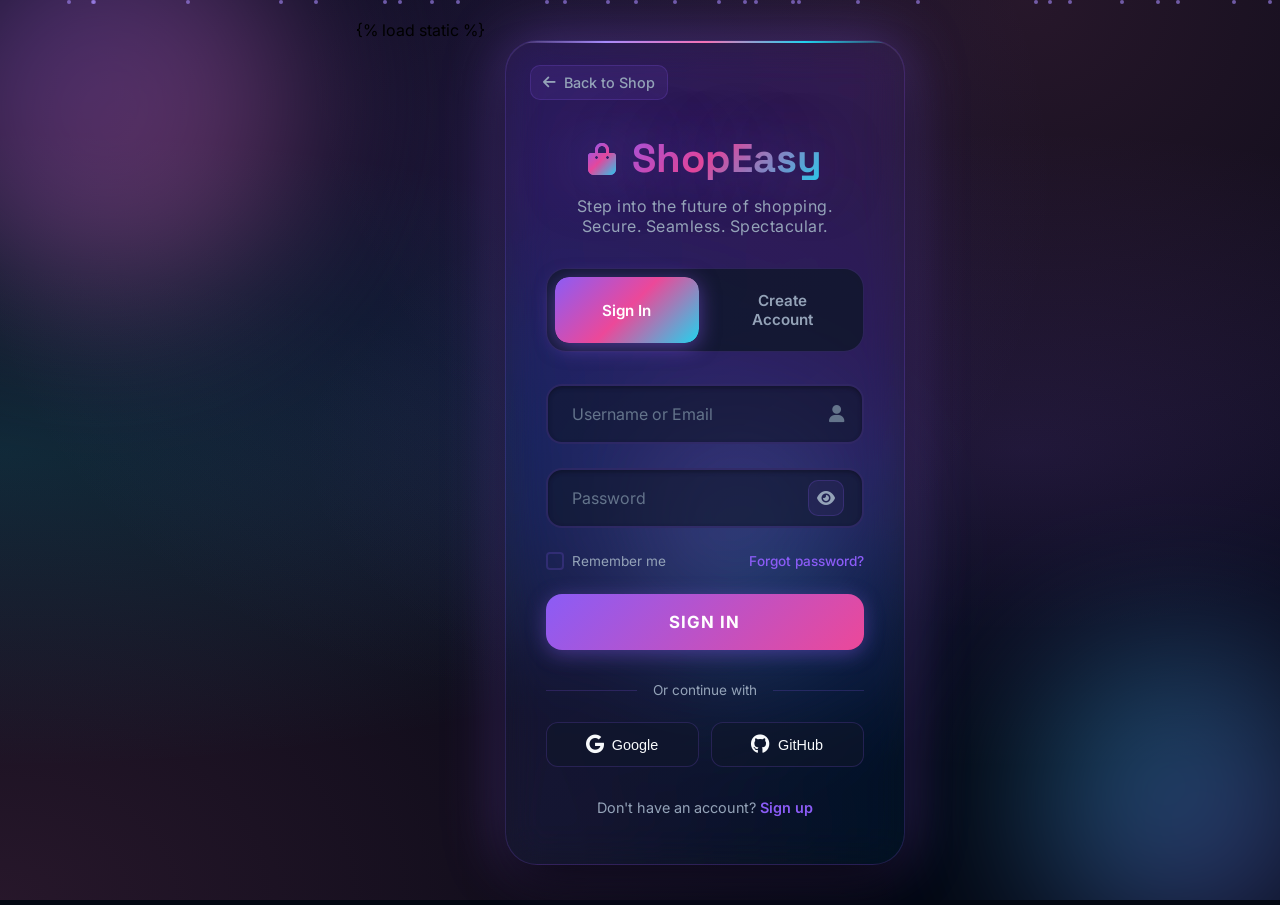
==== shop/templates/auth.html @ cd282fbe "change the theme of the website" ====
{% load static %}
<!DOCTYPE html>
<html lang="en" data-theme="dark">
<head>
  <meta charset="UTF-8">
  <meta name="viewport" content="width=device-width, initial-scale=1.0">
  <title>ShopEasy - Sign In</title>
  <link href="https://fonts.googleapis.com/css2?family=Inter:wght@300;400;500;600;700&family=Space+Grotesk:wght@500;600;700&display=swap" rel="stylesheet">
  <link rel="stylesheet" href="https://cdnjs.cloudflare.com/ajax/libs/font-awesome/6.4.0/css/all.min.css">
  <style>
    :root {
      /* New Bravo Color Scheme */
      --primary: #8b5cf6;
      --primary-light: #a78bfa;
      --primary-dark: #7c3aed;
      --secondary: #f472b6;
      --accent: #22d3ee;
      --success: #34d399;
      --warning: #fbbf24;
      --error: #f87171;
      
      /* Dark Theme with Depth */
      --bg-primary: #030712;
      --bg-secondary: #0f172a;
      --bg-card: rgba(15, 23, 42, 0.6);
      --bg-glass: rgba(255, 255, 255, 0.03);
      
      /* Text Colors */
      --text-primary: #f8fafc;
      --text-secondary: #94a3b8;
      --text-muted: #64748b;
      
      /* Effects */
      --border: rgba(139, 92, 246, 0.2);
      --border-glow: rgba(139, 92, 246, 0.5);
      --shadow: 0 25px 50px -12px rgba(0, 0, 0, 0.8);
      --glow-primary: 0 0 60px rgba(139, 92, 246, 0.4);
      --glow-secondary: 0 0 40px rgba(244, 114, 182, 0.3);
      
      /* Gradients */
      --gradient-mesh: linear-gradient(135deg, #8b5cf6 0%, #ec4899 50%, #22d3ee 100%);
      --gradient-card: linear-gradient(145deg, rgba(139, 92, 246, 0.1) 0%, rgba(34, 211, 238, 0.05) 100%);
    }

    * {
      margin: 0;
      padding: 0;
      box-sizing: border-box;
    }

    body {
      font-family: 'Inter', sans-serif;
      background: var(--bg-primary);
      min-height: 100vh;
      display: flex;
      align-items: flex-start;
      justify-content: center;
      overflow-x: hidden;
      overflow-y: auto;
      position: relative;
      padding: 20px 0;
    }

    /* Animated Mesh Gradient Background */
    .bg-animation {
      position: fixed;
      inset: 0;
      z-index: -1;
      overflow: hidden;
      background: var(--bg-primary);
    }

    .mesh-gradient {
      position: absolute;
      inset: 0;
      background: 
        radial-gradient(at 40% 20%, rgba(139, 92, 246, 0.15) 0px, transparent 50%),
        radial-gradient(at 80% 0%, rgba(244, 114, 182, 0.15) 0px, transparent 50%),
        radial-gradient(at 0% 50%, rgba(34, 211, 238, 0.15) 0px, transparent 50%),
        radial-gradient(at 80% 50%, rgba(139, 92, 246, 0.15) 0px, transparent 50%),
        radial-gradient(at 0% 100%, rgba(244, 114, 182, 0.15) 0px, transparent 50%);
      animation: meshMove 20s ease infinite;
    }

    @keyframes meshMove {
      0%, 100% { 
        transform: translate(0, 0) scale(1); 
        filter: hue-rotate(0deg);
      }
      33% { 
        transform: translate(30px, -30px) scale(1.1); 
        filter: hue-rotate(30deg);
      }
      66% { 
        transform: translate(-20px, 20px) scale(0.9); 
        filter: hue-rotate(-20deg);
      }
    }

    /* Floating Orbs */
    .orb {
      position: absolute;
      border-radius: 50%;
      filter: blur(80px);
      opacity: 0.4;
      animation: orbFloat 15s ease-in-out infinite;
    }

    .orb-1 {
      width: 400px;
      height: 400px;
      background: linear-gradient(135deg, var(--primary), var(--secondary));
      top: -100px;
      left: -100px;
      animation-delay: 0s;
    }

    .orb-2 {
      width: 300px;
      height: 300px;
      background: linear-gradient(135deg, var(--accent), var(--primary));
      bottom: -50px;
      right: -50px;
      animation-delay: -5s;
    }

    .orb-3 {
      width: 200px;
      height: 200px;
      background: linear-gradient(135deg, var(--secondary), var(--accent));
      top: 50%;
      left: 50%;
      animation-delay: -10s;
    }

    @keyframes orbFloat {
      0%, 100% { transform: translate(0, 0) rotate(0deg); }
      25% { transform: translate(50px, -50px) rotate(90deg); }
      50% { transform: translate(0, 50px) rotate(180deg); }
      75% { transform: translate(-50px, -25px) rotate(270deg); }
    }

    /* Particle Effect */
    .particles {
      position: absolute;
      inset: 0;
      overflow: hidden;
      pointer-events: none;
    }

    .particle {
      position: absolute;
      width: 4px;
      height: 4px;
      background: var(--primary-light);
      border-radius: 50%;
      opacity: 0.6;
      animation: particleFloat 10s linear infinite;
    }

    @keyframes particleFloat {
      0% { 
        transform: translateY(100vh) translateX(0); 
        opacity: 0;
      }
      10% { opacity: 0.6; }
      90% { opacity: 0.6; }
      100% { 
        transform: translateY(-100vh) translateX(100px); 
        opacity: 0;
      }
    }

    /* Bravo Glass Card */
    .auth-container {
      width: 100%;
      max-width: 440px;
      padding: 20px;
      perspective: 1000px;
    }

    .auth-card {
      background: var(--gradient-card);
      backdrop-filter: blur(20px) saturate(180%);
      border: 1px solid var(--border);
      border-radius: 32px;
      padding: 48px 40px;
      box-shadow: 
        var(--shadow),
        var(--glow-primary),
        inset 0 1px 0 rgba(255, 255, 255, 0.1);
      position: relative;
      overflow: visible;
      transform-style: preserve-3d;
      transition: transform 0.6s ease;
      max-height: calc(100vh - 40px);
      overflow-y: auto;
      scrollbar-width: thin;
      scrollbar-color: var(--primary) var(--bg-secondary);
    }

    .auth-card::-webkit-scrollbar {
      width: 6px;
    }

    .auth-card::-webkit-scrollbar-track {
      background: var(--bg-secondary);
      border-radius: 3px;
    }

    .auth-card::-webkit-scrollbar-thumb {
      background: var(--primary);
      border-radius: 3px;
    }

    .auth-card:hover {
      transform: translateY(-5px) rotateX(2deg);
    }

    .auth-card::before {
      content: '';
      position: absolute;
      top: 0;
      left: -100%;
      width: 100%;
      height: 100%;
      background: linear-gradient(
        90deg,
        transparent,
        rgba(255, 255, 255, 0.1),
        transparent
      );
      transition: left 0.7s ease;
    }

    .auth-card:hover::before {
      left: 100%;
    }

    .auth-card::after {
      content: '';
      position: absolute;
      top: 0;
      left: 0;
      right: 0;
      height: 2px;
      background: linear-gradient(90deg, 
        transparent, 
        var(--primary-light), 
        var(--secondary), 
        var(--accent), 
        transparent
      );
      animation: shimmer 3s ease infinite;
    }

    @keyframes shimmer {
      0%, 100% { opacity: 0.5; }
      50% { opacity: 1; }
    }

    /* Back Button */
    .back-btn {
      position: absolute;
      top: 24px;
      left: 24px;
      display: flex;
      align-items: center;
      gap: 8px;
      color: var(--text-secondary);
      text-decoration: none;
      font-size: 0.9rem;
      font-weight: 500;
      padding: 8px 12px;
      border-radius: 10px;
      transition: all 0.3s ease;
      background: rgba(139, 92, 246, 0.1);
      border: 1px solid var(--border);
      z-index: 10;
    }

    .back-btn:hover {
      background: var(--gradient-mesh);
      background-size: 200% 200%;
      color: white;
      border-color: transparent;
      transform: translateX(-3px);
      animation: gradientShift 3s ease infinite;
    }

    .auth-header {
      position: relative;
      text-align: center;
      margin-bottom: 32px;
      padding-top: 44px;
    }

    .logo {
      font-family: 'Space Grotesk', sans-serif;
      font-size: 2.5rem;
      font-weight: 700;
      background: var(--gradient-mesh);
      -webkit-background-clip: text;
      -webkit-text-fill-color: transparent;
      background-clip: text;
      margin-bottom: 12px;
      display: inline-flex;
      align-items: center;
      gap: 16px;
      animation: logoPulse 3s ease-in-out infinite;
      text-shadow: 0 0 60px rgba(139, 92, 246, 0.5);
    }

    @keyframes logoPulse {
      0%, 100% { filter: brightness(1); }
      50% { filter: brightness(1.2); }
    }

    .logo i {
      font-size: 2rem;
      background: var(--gradient-mesh);
      -webkit-background-clip: text;
      -webkit-text-fill-color: transparent;
      background-clip: text;
      animation: iconRotate 10s linear infinite;
    }

    @keyframes iconRotate {
      0% { transform: rotate(0deg); }
      100% { transform: rotate(360deg); }
    }

    .auth-subtitle {
      color: var(--text-secondary);
      font-size: 1rem;
      font-weight: 400;
      letter-spacing: 0.5px;
    }

    /* Premium Tab Navigation */
    .auth-tabs {
      display: flex;
      gap: 12px;
      margin-bottom: 32px;
      background: rgba(15, 23, 42, 0.8);
      padding: 8px;
      border-radius: 20px;
      border: 1px solid var(--border);
      position: relative;
    }

    .auth-tab {
      flex: 1;
      padding: 14px 24px;
      border: none;
      background: transparent;
      color: var(--text-secondary);
      font-family: 'Inter', sans-serif;
      font-size: 0.95rem;
      font-weight: 600;
      border-radius: 14px;
      cursor: pointer;
      transition: all 0.4s cubic-bezier(0.4, 0, 0.2, 1);
      position: relative;
      overflow: hidden;
      z-index: 1;
    }

    .auth-tab::before {
      content: '';
      position: absolute;
      inset: 0;
      background: var(--gradient-mesh);
      opacity: 0;
      transition: opacity 0.4s ease;
      z-index: -1;
      border-radius: 14px;
    }

    .auth-tab.active {
      color: white;
      box-shadow: 0 4px 20px rgba(139, 92, 246, 0.5);
    }

    .auth-tab.active::before {
      opacity: 1;
    }

    .auth-tab:hover:not(.active) {
      color: var(--text-primary);
      background: rgba(139, 92, 246, 0.1);
    }

    /* Forms */
    .auth-form {
      display: none;
    }

    .auth-form.active {
      display: block;
      animation: fadeIn 0.4s ease;
    }

    @keyframes fadeIn {
      from { opacity: 0; transform: translateY(10px); }
      to { opacity: 1; transform: translateY(0); }
    }

    /* Premium Input Groups */
    .input-group {
      margin-bottom: 24px;
      position: relative;
    }

    .input-field {
      width: 100%;
      padding: 18px 50px 18px 20px;
      background: rgba(15, 23, 42, 0.6);
      border: 2px solid var(--border);
      border-radius: 16px;
      color: var(--text-primary);
      font-size: 1rem;
      font-family: 'Inter', sans-serif;
      transition: all 0.3s cubic-bezier(0.4, 0, 0.2, 1);
      box-shadow: inset 0 2px 4px rgba(0, 0, 0, 0.3);
    }

    .input-field:focus {
      outline: none;
      border-color: var(--primary-light);
      box-shadow: 
        0 0 0 4px rgba(139, 92, 246, 0.1),
        0 0 20px rgba(139, 92, 246, 0.2),
        inset 0 2px 4px rgba(0, 0, 0, 0.3);
      background: rgba(15, 23, 42, 0.8);
    }

    .input-field.error {
      border-color: var(--error);
      animation: shake 0.5s ease;
      box-shadow: 0 0 0 4px rgba(248, 113, 113, 0.1);
    }

    .input-field.success {
      border-color: var(--success);
      box-shadow: 0 0 0 4px rgba(52, 211, 153, 0.1);
    }

    @keyframes shake {
      0%, 100% { transform: translateX(0); }
      20% { transform: translateX(-8px); }
      40% { transform: translateX(8px); }
      60% { transform: translateX(-4px); }
      80% { transform: translateX(4px); }
    }

    /* Floating Label */
    .input-label {
      position: absolute;
      left: 20px;
      top: 50%;
      transform: translateY(-50%);
      color: var(--text-muted);
      font-size: 1rem;
      pointer-events: none;
      transition: all 0.3s cubic-bezier(0.4, 0, 0.2, 1);
      background: transparent;
      padding: 0 6px;
      border-radius: 4px;
    }

    .input-field:focus ~ .input-label,
    .input-field:not(:placeholder-shown) ~ .input-label {
      top: 0;
      font-size: 0.8rem;
      color: var(--primary-light);
      background: var(--bg-secondary);
      font-weight: 500;
    }

    .input-field.error ~ .input-label {
      color: var(--error);
    }

    /* Input Icons */
    .input-icon {
      position: absolute;
      right: 20px;
      top: 50%;
      transform: translateY(-50%);
      color: var(--text-muted);
      font-size: 1.1rem;
      transition: all 0.3s ease;
    }

    .input-field:focus ~ .input-icon {
      color: var(--primary-light);
      transform: translateY(-50%) scale(1.1);
    }

    /* Password Toggle */
    .password-toggle {
      position: absolute;
      right: 20px;
      top: 50%;
      transform: translateY(-50%);
      background: rgba(139, 92, 246, 0.1);
      border: 1px solid var(--border);
      color: var(--text-secondary);
      cursor: pointer;
      font-size: 1rem;
      padding: 8px;
      border-radius: 10px;
      transition: all 0.3s ease;
      display: flex;
      align-items: center;
      justify-content: center;
      width: 36px;
      height: 36px;
    }

    .password-toggle:hover {
      background: var(--primary);
      border-color: var(--primary);
      color: white;
      box-shadow: 0 0 15px rgba(139, 92, 246, 0.4);
    }

    /* Password Strength */
    .password-strength {
      margin-top: 8px;
      display: none;
    }

    .password-strength.visible {
      display: block;
    }

    .strength-bar {
      height: 4px;
      background: var(--border);
      border-radius: 2px;
      overflow: hidden;
      margin-bottom: 6px;
    }

    .strength-fill {
      height: 100%;
      width: 0;
      transition: all 0.3s ease;
      border-radius: 2px;
    }

    .strength-text {
      font-size: 0.75rem;
      color: var(--text-secondary);
    }

    /* Error Messages */
    .error-message {
      display: none;
      align-items: center;
      gap: 6px;
      margin-top: 6px;
      font-size: 0.8rem;
      color: var(--error);
    }

    .error-message.visible {
      display: flex;
      animation: slideIn 0.3s ease;
    }

    @keyframes slideIn {
      from { opacity: 0; transform: translateX(-10px); }
      to { opacity: 1; transform: translateX(0); }
    }

    /* Remember Me & Forgot Password */
    .form-options {
      display: flex;
      justify-content: space-between;
      align-items: center;
      margin-bottom: 24px;
      font-size: 0.85rem;
    }

    .remember-me {
      display: flex;
      align-items: center;
      gap: 8px;
      color: var(--text-secondary);
      cursor: pointer;
    }

    .remember-me input {
      display: none;
    }

    .checkbox-custom {
      width: 18px;
      height: 18px;
      border: 2px solid var(--border);
      border-radius: 4px;
      display: flex;
      align-items: center;
      justify-content: center;
      transition: all 0.3s ease;
    }

    .remember-me input:checked ~ .checkbox-custom {
      background: var(--primary);
      border-color: var(--primary);
    }

    .checkbox-custom i {
      color: white;
      font-size: 0.7rem;
      opacity: 0;
      transition: all 0.3s ease;
    }

    .remember-me input:checked ~ .checkbox-custom i {
      opacity: 1;
    }

    .forgot-password {
      color: var(--primary);
      text-decoration: none;
      font-weight: 500;
      transition: all 0.3s ease;
    }

    .forgot-password:hover {
      color: var(--secondary);
      text-decoration: underline;
    }

    /* Bravo Submit Button */
    .submit-btn {
      width: 100%;
      padding: 18px;
      background: var(--gradient-mesh);
      background-size: 200% 200%;
      border: none;
      border-radius: 16px;
      color: white;
      font-family: 'Inter', sans-serif;
      font-size: 1.05rem;
      font-weight: 700;
      cursor: pointer;
      transition: all 0.4s cubic-bezier(0.4, 0, 0.2, 1);
      position: relative;
      overflow: hidden;
      text-transform: uppercase;
      letter-spacing: 1px;
      box-shadow: 0 4px 20px rgba(139, 92, 246, 0.4);
      animation: gradientShift 3s ease infinite;
    }

    @keyframes gradientShift {
      0%, 100% { background-position: 0% 50%; }
      50% { background-position: 100% 50%; }
    }

    .submit-btn::before {
      content: '';
      position: absolute;
      top: 0;
      left: -100%;
      width: 100%;
      height: 100%;
      background: linear-gradient(
        90deg,
        transparent,
        rgba(255, 255, 255, 0.3),
        transparent
      );
      transition: left 0.6s ease;
    }

    .submit-btn:hover::before {
      left: 100%;
    }

    .submit-btn:hover {
      transform: translateY(-3px) scale(1.02);
      box-shadow: 
        0 10px 40px rgba(139, 92, 246, 0.6),
        0 0 60px rgba(244, 114, 182, 0.3);
    }

    .submit-btn:active {
      transform: translateY(-1px) scale(0.98);
    }

    .submit-btn:disabled {
      opacity: 0.7;
      cursor: not-allowed;
      transform: none;
      animation: none;
    }

    /* Loading Spinner */
    .btn-loader {
      display: none;
      width: 20px;
      height: 20px;
      border: 2px solid rgba(255,255,255,0.3);
      border-top-color: white;
      border-radius: 50%;
      animation: spin 0.8s linear infinite;
      margin: 0 auto;
    }

    .submit-btn.loading .btn-text {
      display: none;
    }

    .submit-btn.loading .btn-loader {
      display: block;
    }

    @keyframes spin {
      to { transform: rotate(360deg); }
    }

    /* Social Login */
    .social-login {
      margin-top: 32px;
      text-align: center;
    }

    .divider {
      display: flex;
      align-items: center;
      gap: 16px;
      margin-bottom: 24px;
      color: var(--text-secondary);
      font-size: 0.85rem;
    }

    .divider::before,
    .divider::after {
      content: '';
      flex: 1;
      height: 1px;
      background: var(--border);
    }

    .social-buttons {
      display: flex;
      gap: 12px;
      justify-content: center;
    }

    .social-btn {
      flex: 1;
      padding: 12px;
      background: rgba(15, 23, 42, 0.6);
      border: 1px solid var(--border);
      border-radius: 12px;
      color: var(--text-primary);
      font-size: 1.2rem;
      cursor: pointer;
      transition: all 0.3s ease;
      display: flex;
      align-items: center;
      justify-content: center;
      gap: 8px;
    }

    .social-btn:hover {
      background: rgba(99, 102, 241, 0.1);
      border-color: var(--primary);
      transform: translateY(-2px);
    }

    .social-btn span {
      font-size: 0.9rem;
      font-weight: 500;
    }

    /* Footer */
    .auth-footer {
      margin-top: 32px;
      text-align: center;
      color: var(--text-secondary);
      font-size: 0.9rem;
    }

    .auth-footer a {
      color: var(--primary);
      text-decoration: none;
      font-weight: 600;
      transition: all 0.3s ease;
    }

    .auth-footer a:hover {
      color: var(--secondary);
      text-decoration: underline;
    }

    /* Toast Notifications */
    .toast-container {
      position: fixed;
      top: 24px;
      right: 24px;
      z-index: 1000;
    }

    .toast {
      background: var(--bg-card);
      backdrop-filter: blur(20px);
      border: 1px solid var(--border);
      border-radius: 12px;
      padding: 16px 24px;
      margin-bottom: 12px;
      display: flex;
      align-items: center;
      gap: 12px;
      color: var(--text-primary);
      box-shadow: var(--shadow);
      transform: translateX(400px);
      opacity: 0;
      transition: all 0.4s cubic-bezier(0.68, -0.55, 0.265, 1.55);
    }

    .toast.show {
      transform: translateX(0);
      opacity: 1;
    }

    .toast.success {
      border-left: 4px solid var(--success);
    }

    .toast.error {
      border-left: 4px solid var(--error);
    }

    .toast.warning {
      border-left: 4px solid var(--warning);
    }

    .toast-icon {
      font-size: 1.2rem;
    }

    .toast.success .toast-icon {
      color: var(--success);
    }

    .toast.error .toast-icon {
      color: var(--error);
    }

    .toast.warning .toast-icon {
      color: var(--warning);
    }

    /* 2FA Modal */
    .modal-overlay {
      position: fixed;
      inset: 0;
      background: rgba(0, 0, 0, 0.8);
      backdrop-filter: blur(5px);
      display: none;
      align-items: center;
      justify-content: center;
      z-index: 1000;
      opacity: 0;
      transition: opacity 0.3s ease;
    }

    .modal-overlay.active {
      display: flex;
      opacity: 1;
    }

    .modal-content {
      background: var(--bg-card);
      border: 1px solid var(--border);
      border-radius: 24px;
      padding: 40px;
      max-width: 400px;
      width: 90%;
      transform: scale(0.9);
      transition: transform 0.3s ease;
    }

    .modal-overlay.active .modal-content {
      transform: scale(1);
    }

    .otp-inputs {
      display: flex;
      gap: 12px;
      justify-content: center;
      margin: 24px 0;
    }

    .otp-input {
      width: 55px;
      height: 65px;
      text-align: center;
      font-size: 1.5rem;
      font-weight: 700;
      background: rgba(15, 23, 42, 0.8);
      border: 2px solid var(--border);
      border-radius: 16px;
      color: var(--text-primary);
      transition: all 0.3s cubic-bezier(0.4, 0, 0.2, 1);
      box-shadow: inset 0 2px 4px rgba(0, 0, 0, 0.3);
    }

    .otp-input:focus {
      outline: none;
      border-color: var(--primary-light);
      box-shadow: 
        0 0 0 4px rgba(139, 92, 246, 0.1),
        0 0 20px rgba(139, 92, 246, 0.3);
      background: rgba(15, 23, 42, 0.95);
      transform: scale(1.05);
    }

    /* Responsive */
    @media (max-width: 480px) {
      body {
        padding: 10px 0;
        align-items: flex-start;
      }

      .auth-container {
        padding: 10px;
        max-width: 100%;
      }

      .auth-card {
        padding: 28px 20px;
        max-height: calc(100vh - 20px);
        border-radius: 24px;
      }

      .auth-header {
        padding-top: 36px;
      }

      .back-btn {
        top: 12px;
        left: 12px;
        font-size: 0.8rem;
        padding: 6px 10px;
      }

      .auth-tabs {
        flex-direction: column;
      }

      .social-buttons {
        flex-direction: column;
      }

      .form-options {
        flex-direction: column;
        gap: 12px;
        align-items: flex-start;
      }
    }

    /* Accessibility */
    @media (prefers-reduced-motion: reduce) {
      *, *::before, *::after {
        animation-duration: 0.01ms !important;
        animation-iteration-count: 1 !important;
        transition-duration: 0.01ms !important;
      }
    }
  </style>
</head>
<body>
  <!-- Bravo Background Animation -->
  <div class="bg-animation">
    <div class="mesh-gradient"></div>
    <div class="orb orb-1"></div>
    <div class="orb orb-2"></div>
    <div class="orb orb-3"></div>
    <div class="particles" id="particles"></div>
  </div>

  <!-- Toast Container -->
  <div class="toast-container" id="toastContainer"></div>

  <!-- 2FA Modal -->
  <div class="modal-overlay" id="twoFactorModal">
    <div class="modal-content">
      <h3 style="text-align: center; margin-bottom: 8px; color: var(--text-primary);">
        <i class="fas fa-shield-alt" style="color: var(--primary); margin-right: 8px;"></i>
        Two-Factor Authentication
      </h3>
      <p style="text-align: center; color: var(--text-secondary); font-size: 0.9rem; margin-bottom: 24px;">
        Enter the 6-digit code sent to your email
      </p>
      <div class="otp-inputs">
        <input type="text" class="otp-input" maxlength="1" data-index="0">
        <input type="text" class="otp-input" maxlength="1" data-index="1">
        <input type="text" class="otp-input" maxlength="1" data-index="2">
        <input type="text" class="otp-input" maxlength="1" data-index="3">
        <input type="text" class="otp-input" maxlength="1" data-index="4">
        <input type="text" class="otp-input" maxlength="1" data-index="5">
      </div>
      <button class="submit-btn" id="verifyOtpBtn">
        <span class="btn-text">Verify Code</span>
        <div class="btn-loader"></div>
      </button>
      <p style="text-align: center; margin-top: 16px; font-size: 0.85rem;">
        <a href="#" style="color: var(--primary);" id="resendOtp">Resend Code</a>
      </p>
    </div>
  </div>

  <!-- Main Auth Container -->
  <div class="auth-container">
    <div class="auth-card">
      <!-- Back Button -->
      <a href="/shop/" class="back-btn">
        <i class="fas fa-arrow-left"></i> Back to Shop
      </a>

      <!-- Header -->
      <div class="auth-header">
        <div class="logo">
          <i class="fas fa-shopping-bag"></i>
          ShopEasy
        </div>
        <p class="auth-subtitle">Step into the future of shopping. Secure. Seamless. Spectacular.</p>
      </div>

      <!-- Tab Navigation -->
      <div class="auth-tabs">
        <button class="auth-tab active" data-tab="login">Sign In</button>
        <button class="auth-tab" data-tab="signup">Create Account</button>
      </div>

      <!-- Login Form -->
      <form class="auth-form active" id="loginForm" data-form="login">
        <div class="input-group">
          <input 
            type="text" 
            class="input-field" 
            id="loginUsername" 
            placeholder=" "
            autocomplete="username"
            required
          >
          <label class="input-label">Username or Email</label>
          <i class="input-icon fas fa-user"></i>
          <div class="error-message" id="loginUsernameError">
            <i class="fas fa-exclamation-circle"></i>
            <span>Please enter a valid username</span>
          </div>
        </div>

        <div class="input-group">
          <input 
            type="password" 
            class="input-field" 
            id="loginPassword" 
            placeholder=" "
            autocomplete="current-password"
            required
          >
          <label class="input-label">Password</label>
          <button type="button" class="password-toggle" id="toggleLoginPassword">
            <i class="fas fa-eye"></i>
          </button>
          <div class="error-message" id="loginPasswordError">
            <i class="fas fa-exclamation-circle"></i>
            <span>Password is required</span>
          </div>
        </div>

        <div class="form-options">
          <label class="remember-me">
            <input type="checkbox" id="rememberMe">
            <span class="checkbox-custom">
              <i class="fas fa-check"></i>
            </span>
            <span>Remember me</span>
          </label>
          <a href="#" class="forgot-password" id="forgotPassword">Forgot password?</a>
        </div>

        <button type="submit" class="submit-btn" id="loginSubmit">
          <span class="btn-text">Sign In</span>
          <div class="btn-loader"></div>
        </button>
      </form>

      <!-- Signup Form -->
      <form class="auth-form" id="signupForm" data-form="signup">
        <div class="input-group">
          <input 
            type="text" 
            class="input-field" 
            id="signupUsername" 
            placeholder=" "
            autocomplete="username"
            required
            minlength="3"
            maxlength="30"
          >
          <label class="input-label">Username</label>
          <i class="input-icon fas fa-user"></i>
          <div class="error-message" id="signupUsernameError">
            <i class="fas fa-exclamation-circle"></i>
            <span>Username must be 3-30 characters</span>
          </div>
        </div>

        <div class="input-group">
          <input 
            type="email" 
            class="input-field" 
            id="signupEmail" 
            placeholder=" "
            autocomplete="email"
            required
          >
          <label class="input-label">Email Address</label>
          <i class="input-icon fas fa-envelope"></i>
          <div class="error-message" id="signupEmailError">
            <i class="fas fa-exclamation-circle"></i>
            <span>Please enter a valid email address</span>
          </div>
        </div>

        <div class="input-group">
          <input 
            type="password" 
            class="input-field" 
            id="signupPassword" 
            placeholder=" "
            autocomplete="new-password"
            required
            minlength="8"
          >
          <label class="input-label">Password</label>
          <button type="button" class="password-toggle" id="toggleSignupPassword">
            <i class="fas fa-eye"></i>
          </button>
          <div class="password-strength" id="passwordStrength">
            <div class="strength-bar">
              <div class="strength-fill" id="strengthFill"></div>
            </div>
            <span class="strength-text" id="strengthText">Password strength: Weak</span>
          </div>
          <div class="error-message" id="signupPasswordError">
            <i class="fas fa-exclamation-circle"></i>
            <span>Password must be at least 8 characters</span>
          </div>
        </div>

        <div class="input-group">
          <input 
            type="password" 
            class="input-field" 
            id="signupConfirmPassword" 
            placeholder=" "
            autocomplete="new-password"
            required
          >
          <label class="input-label">Confirm Password</label>
          <button type="button" class="password-toggle" id="toggleConfirmPassword">
            <i class="fas fa-eye"></i>
          </button>
          <div class="error-message" id="signupConfirmError">
            <i class="fas fa-exclamation-circle"></i>
            <span>Passwords do not match</span>
          </div>
        </div>

        <button type="submit" class="submit-btn" id="signupSubmit">
          <span class="btn-text">Create Account</span>
          <div class="btn-loader"></div>
        </button>
      </form>

      <!-- Social Login -->
      <div class="social-login">
        <div class="divider">Or continue with</div>
        <div class="social-buttons">
          <button class="social-btn" id="googleLogin" title="Continue with Google">
            <i class="fab fa-google"></i>
            <span>Google</span>
          </button>
          <button class="social-btn" id="githubLogin" title="Continue with GitHub">
            <i class="fab fa-github"></i>
            <span>GitHub</span>
          </button>
        </div>
      </div>

      <!-- Footer -->
      <div class="auth-footer">
        <p id="loginFooter">Don't have an account? <a href="#" class="tab-switch" data-target="signup">Sign up</a></p>
        <p id="signupFooter" style="display: none;">Already have an account? <a href="#" class="tab-switch" data-target="login">Sign in</a></p>
      </div>
    </div>
  </div>

  <script>
    // ============================================
    // SHOPEASY PREMIUM AUTHENTICATION SYSTEM
    // ============================================

    // API Configuration
    const API_BASE_URL = 'http://127.0.0.1:8000/api';

    // State Management
    const state = {
      currentTab: 'login',
      isLoading: false,
      user: null,
      twoFactorPending: false
    };

    // DOM Elements
    const elements = {
      tabs: document.querySelectorAll('.auth-tab'),
      forms: document.querySelectorAll('.auth-form'),
      toastContainer: document.getElementById('toastContainer'),
      twoFactorModal: document.getElementById('twoFactorModal'),
      otpInputs: document.querySelectorAll('.otp-input'),
      loginFooter: document.getElementById('loginFooter'),
      signupFooter: document.getElementById('signupFooter')
    };

    // ============================================
    // TAB SWITCHING
    // ============================================
    
    elements.tabs.forEach(tab => {
      tab.addEventListener('click', () => {
        const targetTab = tab.dataset.tab;
        switchTab(targetTab);
      });
    });

    document.querySelectorAll('.tab-switch').forEach(link => {
      link.addEventListener('click', (e) => {
        e.preventDefault();
        const targetTab = link.dataset.target;
        switchTab(targetTab);
      });
    });

    function switchTab(tab) {
      state.currentTab = tab;
      
      // Update tabs
      elements.tabs.forEach(t => {
        t.classList.toggle('active', t.dataset.tab === tab);
      });

      // Update forms
      elements.forms.forEach(form => {
        form.classList.toggle('active', form.dataset.form === tab);
      });

      // Update footer
      elements.loginFooter.style.display = tab === 'login' ? 'block' : 'none';
      elements.signupFooter.style.display = tab === 'signup' ? 'block' : 'none';

      // Reset forms
      resetForms();
    }

    // ============================================
    // PASSWORD TOGGLE
    // ============================================
    
    function setupPasswordToggle(toggleId, inputId) {
      const toggle = document.getElementById(toggleId);
      const input = document.getElementById(inputId);

      toggle.addEventListener('click', () => {
        const type = input.type === 'password' ? 'text' : 'password';
        input.type = type;
        toggle.innerHTML = `<i class="fas fa-eye${type === 'text' ? '-slash' : ''}"></i>`;
      });
    }

    setupPasswordToggle('toggleLoginPassword', 'loginPassword');
    setupPasswordToggle('toggleSignupPassword', 'signupPassword');
    setupPasswordToggle('toggleConfirmPassword', 'signupConfirmPassword');

    // ============================================
    // PASSWORD STRENGTH METER
    // ============================================
    
    const passwordInput = document.getElementById('signupPassword');
    const strengthMeter = document.getElementById('passwordStrength');
    const strengthFill = document.getElementById('strengthFill');
    const strengthText = document.getElementById('strengthText');

    passwordInput.addEventListener('focus', () => {
      strengthMeter.classList.add('visible');
    });

    passwordInput.addEventListener('input', (e) => {
      const password = e.target.value;
      const strength = calculatePasswordStrength(password);
      updateStrengthMeter(strength);
    });

    function calculatePasswordStrength(password) {
      let score = 0;
      if (password.length >= 8) score++;
      if (password.length >= 12) score++;
      if (/[a-z]/.test(password) && /[A-Z]/.test(password)) score++;
      if (/\d/.test(password)) score++;
      if (/[^a-zA-Z0-9]/.test(password)) score++;
      return Math.min(score, 5);
    }

    function updateStrengthMeter(strength) {
      const colors = ['#ef4444', '#f97316', '#f59e0b', '#84cc16', '#22c55e'];
      const labels = ['Very Weak', 'Weak', 'Fair', 'Good', 'Strong'];
      
      const percentage = (strength / 5) * 100;
      strengthFill.style.width = `${percentage}%`;
      strengthFill.style.background = colors[strength - 1] || '#ef4444';
      strengthText.textContent = `Password strength: ${labels[strength - 1] || 'Very Weak'}`;
      strengthText.style.color = colors[strength - 1] || '#ef4444';
    }

    // ============================================
    // FORM VALIDATION
    // ============================================
    
    const validators = {
      username: (value) => {
        if (!value) return 'Username is required';
        if (value.length < 3) return 'Username must be at least 3 characters';
        if (value.length > 30) return 'Username must be less than 30 characters';
        if (!/^[a-zA-Z0-9_-]+$/.test(value)) return 'Username can only contain letters, numbers, underscores, and hyphens';
        return null;
      },
      email: (value) => {
        if (!value) return 'Email is required';
        if (!/^[^\s@]+@[^\s@]+\.[^\s@]+$/.test(value)) return 'Please enter a valid email address';
        return null;
      },
      password: (value) => {
        if (!value) return 'Password is required';
        if (value.length < 8) return 'Password must be at least 8 characters';
        return null;
      },
      confirmPassword: (value, password) => {
        if (!value) return 'Please confirm your password';
        if (value !== password) return 'Passwords do not match';
        return null;
      }
    };

    function showFieldError(fieldId, show, message = '') {
      const field = document.getElementById(fieldId);
      const errorDiv = document.getElementById(fieldId + 'Error');
      
      if (show) {
        field.classList.add('error');
        field.classList.remove('success');
        errorDiv.querySelector('span').textContent = message;
        errorDiv.classList.add('visible');
      } else {
        field.classList.remove('error');
        field.classList.add('success');
        errorDiv.classList.remove('visible');
      }
    }

    function resetForms() {
      document.querySelectorAll('.input-field').forEach(field => {
        field.value = '';
        field.classList.remove('error', 'success');
      });
      document.querySelectorAll('.error-message').forEach(err => {
        err.classList.remove('visible');
      });
      strengthMeter.classList.remove('visible');
      strengthFill.style.width = '0';
    }

    // Real-time validation
    document.getElementById('signupUsername').addEventListener('blur', (e) => {
      const error = validators.username(e.target.value);
      showFieldError('signupUsername', !!error, error);
    });

    document.getElementById('signupEmail').addEventListener('blur', (e) => {
      const error = validators.email(e.target.value);
      showFieldError('signupEmail', !!error, error);
    });

    document.getElementById('signupPassword').addEventListener('blur', (e) => {
      const error = validators.password(e.target.value);
      showFieldError('signupPassword', !!error, error);
    });

    document.getElementById('signupConfirmPassword').addEventListener('blur', (e) => {
      const password = document.getElementById('signupPassword').value;
      const error = validators.confirmPassword(e.target.value, password);
      showFieldError('signupConfirmPassword', !!error, error);
    });

    // ============================================
    // TOAST NOTIFICATIONS
    // ============================================
    
    function showToast(message, type = 'success', duration = 4000) {
      const toast = document.createElement('div');
      toast.className = `toast ${type}`;
      
      const icons = {
        success: 'fa-check-circle',
        error: 'fa-times-circle',
        warning: 'fa-exclamation-triangle'
      };

      toast.innerHTML = `
        <i class="fas ${icons[type]} toast-icon"></i>
        <span>${message}</span>
      `;

      elements.toastContainer.appendChild(toast);
      
      // Trigger animation
      setTimeout(() => toast.classList.add('show'), 10);

      // Remove after duration
      setTimeout(() => {
        toast.classList.remove('show');
        setTimeout(() => toast.remove(), 400);
      }, duration);
    }

    // ============================================
    // API FUNCTIONS
    // ============================================
    
    async function apiRequest(endpoint, method = 'GET', data = null) {
      const options = {
        method,
        headers: {
          'Content-Type': 'application/json',
          'X-CSRFToken': getCsrfToken()
        },
        credentials: 'include'
      };

      if (data) {
        options.body = JSON.stringify(data);
      }

      try {
        const response = await fetch(`${API_BASE_URL}${endpoint}`, options);
        const result = await response.json();
        
        if (!response.ok) {
          throw new Error(result.error || 'Request failed');
        }
        
        return result;
      } catch (error) {
        throw error;
      }
    }

    function getCsrfToken() {
      const name = 'csrftoken';
      let cookieValue = null;
      if (document.cookie && document.cookie !== '') {
        const cookies = document.cookie.split(';');
        for (let i = 0; i < cookies.length; i++) {
          const cookie = cookies[i].trim();
          if (cookie.substring(0, name.length + 1) === (name + '=')) {
            cookieValue = decodeURIComponent(cookie.substring(name.length + 1));
            break;
          }
        }
      }
      return cookieValue;
    }

    // ============================================
    // LOGIN HANDLER
    // ============================================
    
    document.getElementById('loginForm').addEventListener('submit', async (e) => {
      e.preventDefault();
      
      const username = document.getElementById('loginUsername').value.trim();
      const password = document.getElementById('loginPassword').value;
      const rememberMe = document.getElementById('rememberMe').checked;

      // Validation
      if (!username) {
        showFieldError('loginUsername', true, 'Username is required');
        return;
      }
      if (!password) {
        showFieldError('loginPassword', true, 'Password is required');
        return;
      }

      // Show loading
      const submitBtn = document.getElementById('loginSubmit');
      submitBtn.classList.add('loading');
      submitBtn.disabled = true;

      try {
        const result = await apiRequest('/login/', 'POST', {
          username,
          password,
          remember_me: rememberMe
        });

        // Check if 2FA is required
        if (result.requires_2fa) {
          state.twoFactorPending = true;
          elements.twoFactorModal.classList.add('active');
          elements.otpInputs[0].focus();
          showToast('Please enter the verification code sent to your email', 'warning');
        } else {
          // Login successful
          state.user = result.user;
          showToast('Welcome back! Login successful', 'success');
          
          // Check for pending cart product to add after redirect
          const pendingCartProduct = sessionStorage.getItem('pendingCartProduct');
          
          // Redirect after delay
          setTimeout(() => {
            window.location.href = '/shop/';
          }, 1500);
        }
      } catch (error) {
        showToast(error.message || 'Login failed. Please check your credentials.', 'error');
        
        // Shake animation on error
        document.querySelector('.auth-card').style.animation = 'shake 0.5s ease';
        setTimeout(() => {
          document.querySelector('.auth-card').style.animation = '';
        }, 500);
      } finally {
        submitBtn.classList.remove('loading');
        submitBtn.disabled = false;
      }
    });

    // ============================================
    // SIGNUP HANDLER
    // ============================================
    
    document.getElementById('signupForm').addEventListener('submit', async (e) => {
      e.preventDefault();

      const username = document.getElementById('signupUsername').value.trim();
      const email = document.getElementById('signupEmail').value.trim();
      const password = document.getElementById('signupPassword').value;
      const confirmPassword = document.getElementById('signupConfirmPassword').value;

      // Validation
      let hasError = false;

      const usernameError = validators.username(username);
      if (usernameError) {
        showFieldError('signupUsername', true, usernameError);
        hasError = true;
      }

      const emailError = validators.email(email);
      if (emailError) {
        showFieldError('signupEmail', true, emailError);
        hasError = true;
      }

      const passwordError = validators.password(password);
      if (passwordError) {
        showFieldError('signupPassword', true, passwordError);
        hasError = true;
      }

      const confirmError = validators.confirmPassword(confirmPassword, password);
      if (confirmError) {
        showFieldError('signupConfirmPassword', true, confirmError);
        hasError = true;
      }

      if (hasError) return;

      // Show loading
      const submitBtn = document.getElementById('signupSubmit');
      submitBtn.classList.add('loading');
      submitBtn.disabled = true;

      try {
        const result = await apiRequest('/signup/', 'POST', {
          username,
          email,
          password
        });

        showToast('Account created successfully! Welcome to ShopEasy.', 'success');
        
        // Auto-login after signup
        setTimeout(() => {
          window.location.href = '/shop/';
        }, 1500);
      } catch (error) {
        showToast(error.message || 'Signup failed. Please try again.', 'error');
      } finally {
        submitBtn.classList.remove('loading');
        submitBtn.disabled = false;
      }
    });

    // ============================================
    // 2FA OTP HANDLING
    // ============================================
    
    elements.otpInputs.forEach((input, index) => {
      input.addEventListener('input', (e) => {
        if (e.target.value.length === 1) {
          if (index < elements.otpInputs.length - 1) {
            elements.otpInputs[index + 1].focus();
          }
        }
      });

      input.addEventListener('keydown', (e) => {
        if (e.key === 'Backspace' && !e.target.value && index > 0) {
          elements.otpInputs[index - 1].focus();
        }
      });
    });

    document.getElementById('verifyOtpBtn').addEventListener('click', async () => {
      const code = Array.from(elements.otpInputs).map(input => input.value).join('');
      
      if (code.length !== 6) {
        showToast('Please enter all 6 digits', 'warning');
        return;
      }

      const btn = document.getElementById('verifyOtpBtn');
      btn.classList.add('loading');
      btn.disabled = true;

      try {
        const result = await apiRequest('/verify-2fa/', 'POST', { code });
        
        state.user = result.user;
        elements.twoFactorModal.classList.remove('active');
        showToast('Two-factor authentication successful!', 'success');
        
        setTimeout(() => {
          window.location.href = '/shop/';
        }, 1500);
      } catch (error) {
        showToast(error.message || 'Invalid verification code', 'error');
        elements.otpInputs.forEach(input => {
          input.value = '';
          input.classList.add('error');
        });
        elements.otpInputs[0].focus();
      } finally {
        btn.classList.remove('loading');
        btn.disabled = false;
      }
    });

    // ============================================
    // FORGOT PASSWORD
    // ============================================
    
    document.getElementById('forgotPassword').addEventListener('click', (e) => {
      e.preventDefault();
      showToast('Password reset feature coming soon!', 'warning');
    });

    // ============================================
    // SOCIAL LOGIN (Concept)
    // ============================================
    
    document.getElementById('googleLogin').addEventListener('click', () => {
      showToast('Google OAuth integration coming soon!', 'warning');
    });

    document.getElementById('githubLogin').addEventListener('click', () => {
      showToast('GitHub OAuth integration coming soon!', 'warning');
    });

    // ============================================
    // SESSION CHECK
    // ============================================
    
    async function checkSession() {
      try {
        const result = await apiRequest('/auth-check/');
        if (result.authenticated) {
          // User is already logged in, redirect to shop
          window.location.href = '/shop/';
        }
      } catch (error) {
        // Not authenticated, stay on login page
      }
    }

    // Check session on page load
    checkSession();

    // ============================================
    // RATE LIMITING (Frontend)
    // ============================================
    
    let loginAttempts = 0;
    let lastAttemptTime = 0;
    const MAX_ATTEMPTS = 5;
    const LOCKOUT_DURATION = 30000; // 30 seconds

    function checkRateLimit() {
      const now = Date.now();
      
      if (loginAttempts >= MAX_ATTEMPTS) {
        if (now - lastAttemptTime < LOCKOUT_DURATION) {
          const remaining = Math.ceil((LOCKOUT_DURATION - (now - lastAttemptTime)) / 1000);
          showToast(`Too many attempts. Please wait ${remaining} seconds.`, 'error');
          return false;
        } else {
          // Reset after lockout period
          loginAttempts = 0;
        }
      }
      
      return true;
    }

    function recordAttempt() {
      loginAttempts++;
      lastAttemptTime = Date.now();
    }

    // Add rate limiting to login
    document.getElementById('loginForm').addEventListener('submit', (e) => {
      if (!checkRateLimit()) {
        e.preventDefault();
        e.stopImmediatePropagation();
      } else {
        recordAttempt();
      }
    }, true);

    console.log('🚀 ShopEasy Premium Auth System Loaded');

    // ============================================
    // BRAVO PARTICLE EFFECT
    // ============================================
    
    function createParticles() {
      const container = document.getElementById('particles');
      const particleCount = 30;
      
      for (let i = 0; i < particleCount; i++) {
        const particle = document.createElement('div');
        particle.className = 'particle';
        particle.style.left = Math.random() * 100 + '%';
        particle.style.animationDelay = Math.random() * 10 + 's';
        particle.style.animationDuration = (Math.random() * 10 + 10) + 's';
        container.appendChild(particle);
      }
    }
    
    createParticles();

    // ============================================
    // MOUSE FOLLOW EFFECT
    // ============================================
    
    document.addEventListener('mousemove', (e) => {
      const card = document.querySelector('.auth-card');
      if (!card) return;
      
      const rect = card.getBoundingClientRect();
      const x = e.clientX - rect.left;
      const y = e.clientY - rect.top;
      
      const centerX = rect.width / 2;
      const centerY = rect.height / 2;
      
      const rotateX = (y - centerY) / 30;
      const rotateY = (centerX - x) / 30;
      
      card.style.transform = `perspective(1000px) rotateX(${rotateX}deg) rotateY(${rotateY}deg) translateZ(10px)`;
    });

    document.addEventListener('mouseleave', () => {
      const card = document.querySelector('.auth-card');
      if (card) {
        card.style.transform = 'perspective(1000px) rotateX(0) rotateY(0) translateZ(0)';
      }
    });
  </script>
</body>
</html>
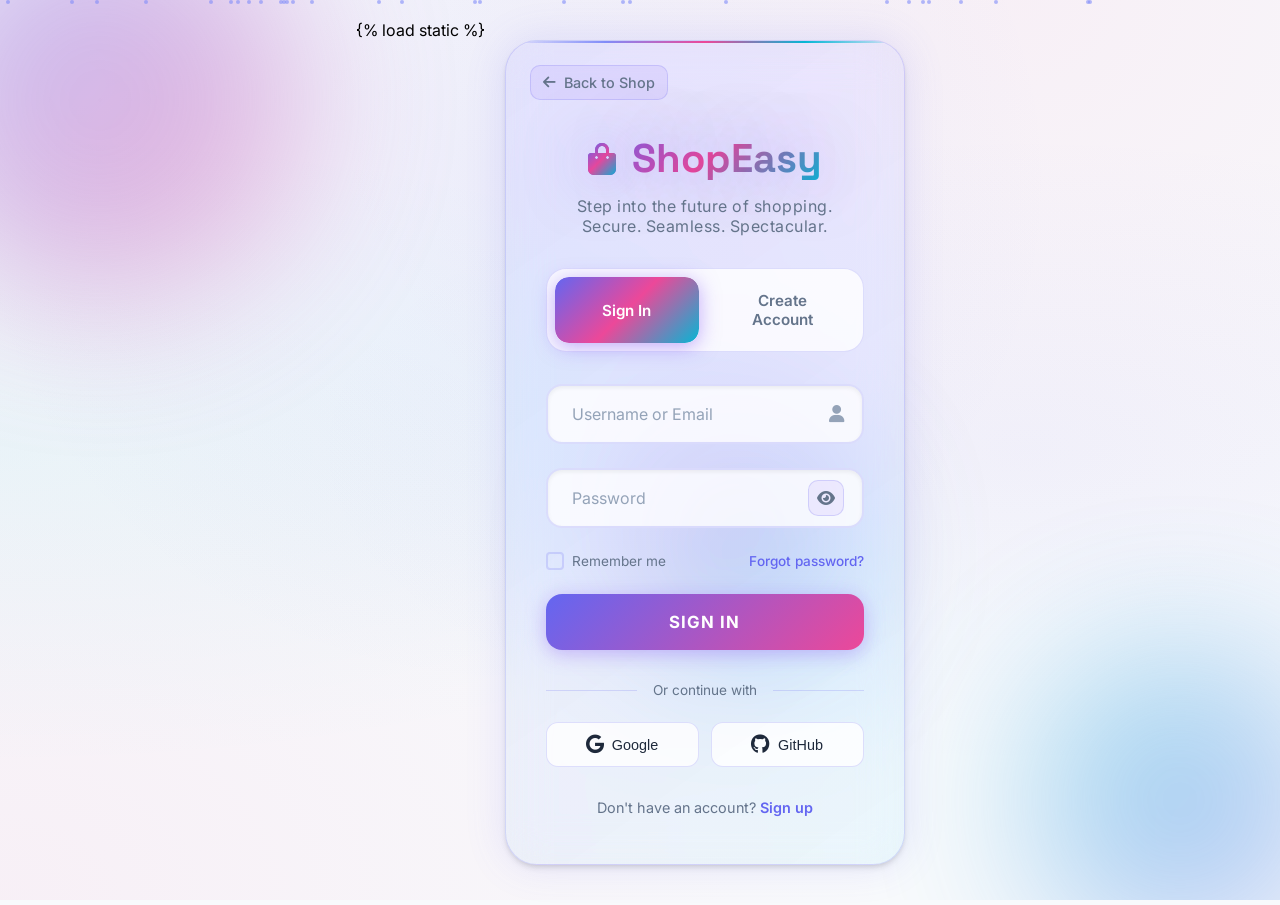
==== commit 9f562310: "change the color of the login page" ====
--- a/shop/templates/auth.html
+++ b/shop/templates/auth.html
@@ -1,6 +1,6 @@
 {% load static %}
 <!DOCTYPE html>
-<html lang="en" data-theme="dark">
+<html lang="en" data-theme="light">
 <head>
   <meta charset="UTF-8">
   <meta name="viewport" content="width=device-width, initial-scale=1.0">
@@ -9,37 +9,38 @@
   <link rel="stylesheet" href="https://cdnjs.cloudflare.com/ajax/libs/font-awesome/6.4.0/css/all.min.css">
   <style>
     :root {
-      /* New Bravo Color Scheme */
-      --primary: #8b5cf6;
-      --primary-light: #a78bfa;
-      --primary-dark: #7c3aed;
-      --secondary: #f472b6;
-      --accent: #22d3ee;
-      --success: #34d399;
-      --warning: #fbbf24;
-      --error: #f87171;
+      /* Light Theme Matching Main Site */
+      --primary: #6366f1;
+      --primary-light: #818cf8;
+      --primary-dark: #4f46e5;
+      --secondary: #ec4899;
+      --accent: #06b6d4;
+      --success: #22c55e;
+      --warning: #f59e0b;
+      --error: #ef4444;
       
-      /* Dark Theme with Depth */
-      --bg-primary: #030712;
-      --bg-secondary: #0f172a;
-      --bg-card: rgba(15, 23, 42, 0.6);
-      --bg-glass: rgba(255, 255, 255, 0.03);
+      /* Light Background */
+      --bg-primary: #f8fafc;
+      --bg-secondary: #ffffff;
+      --bg-card: rgba(255, 255, 255, 0.95);
+      --bg-glass: rgba(255, 255, 255, 0.8);
       
       /* Text Colors */
-      --text-primary: #f8fafc;
-      --text-secondary: #94a3b8;
-      --text-muted: #64748b;
+      --text-primary: #1e293b;
+      --text-secondary: #64748b;
+      --text-muted: #94a3b8;
       
       /* Effects */
-      --border: rgba(139, 92, 246, 0.2);
-      --border-glow: rgba(139, 92, 246, 0.5);
-      --shadow: 0 25px 50px -12px rgba(0, 0, 0, 0.8);
-      --glow-primary: 0 0 60px rgba(139, 92, 246, 0.4);
-      --glow-secondary: 0 0 40px rgba(244, 114, 182, 0.3);
+      --border: rgba(99, 102, 241, 0.2);
+      --border-glow: rgba(99, 102, 241, 0.3);
+      --shadow: 0 4px 6px -1px rgba(0, 0, 0, 0.1), 0 2px 4px -2px rgba(0, 0, 0, 0.1);
+      --shadow-lg: 0 20px 25px -5px rgba(0, 0, 0, 0.1), 0 8px 10px -6px rgba(0, 0, 0, 0.1);
+      --glow-primary: 0 0 40px rgba(99, 102, 241, 0.15);
+      --glow-secondary: 0 0 40px rgba(236, 72, 153, 0.15);
       
       /* Gradients */
-      --gradient-mesh: linear-gradient(135deg, #8b5cf6 0%, #ec4899 50%, #22d3ee 100%);
-      --gradient-card: linear-gradient(145deg, rgba(139, 92, 246, 0.1) 0%, rgba(34, 211, 238, 0.05) 100%);
+      --gradient-mesh: linear-gradient(135deg, #6366f1 0%, #ec4899 50%, #06b6d4 100%);
+      --gradient-card: linear-gradient(145deg, rgba(99, 102, 241, 0.08) 0%, rgba(6, 182, 212, 0.05) 100%);
     }
 
     * {
@@ -74,11 +75,11 @@
       position: absolute;
       inset: 0;
       background: 
-        radial-gradient(at 40% 20%, rgba(139, 92, 246, 0.15) 0px, transparent 50%),
-        radial-gradient(at 80% 0%, rgba(244, 114, 182, 0.15) 0px, transparent 50%),
-        radial-gradient(at 0% 50%, rgba(34, 211, 238, 0.15) 0px, transparent 50%),
-        radial-gradient(at 80% 50%, rgba(139, 92, 246, 0.15) 0px, transparent 50%),
-        radial-gradient(at 0% 100%, rgba(244, 114, 182, 0.15) 0px, transparent 50%);
+        radial-gradient(at 40% 20%, rgba(99, 102, 241, 0.08) 0px, transparent 50%),
+        radial-gradient(at 80% 0%, rgba(236, 72, 153, 0.06) 0px, transparent 50%),
+        radial-gradient(at 0% 50%, rgba(6, 182, 212, 0.06) 0px, transparent 50%),
+        radial-gradient(at 80% 50%, rgba(99, 102, 241, 0.05) 0px, transparent 50%),
+        radial-gradient(at 0% 100%, rgba(236, 72, 153, 0.06) 0px, transparent 50%);
       animation: meshMove 20s ease infinite;
     }
 
@@ -342,7 +343,7 @@
       display: flex;
       gap: 12px;
       margin-bottom: 32px;
-      background: rgba(15, 23, 42, 0.8);
+      background: rgba(255, 255, 255, 0.8);
       padding: 8px;
       border-radius: 20px;
       border: 1px solid var(--border);
@@ -415,24 +416,24 @@
     .input-field {
       width: 100%;
       padding: 18px 50px 18px 20px;
-      background: rgba(15, 23, 42, 0.6);
+      background: rgba(255, 255, 255, 0.8);
       border: 2px solid var(--border);
       border-radius: 16px;
       color: var(--text-primary);
       font-size: 1rem;
       font-family: 'Inter', sans-serif;
       transition: all 0.3s cubic-bezier(0.4, 0, 0.2, 1);
-      box-shadow: inset 0 2px 4px rgba(0, 0, 0, 0.3);
+      box-shadow: inset 0 2px 4px rgba(0, 0, 0, 0.06);
     }
 
     .input-field:focus {
       outline: none;
       border-color: var(--primary-light);
       box-shadow: 
-        0 0 0 4px rgba(139, 92, 246, 0.1),
-        0 0 20px rgba(139, 92, 246, 0.2),
-        inset 0 2px 4px rgba(0, 0, 0, 0.3);
-      background: rgba(15, 23, 42, 0.8);
+        0 0 0 4px rgba(99, 102, 241, 0.1),
+        0 0 20px rgba(99, 102, 241, 0.15),
+        inset 0 2px 4px rgba(0, 0, 0, 0.06);
+      background: rgba(255, 255, 255, 0.95);
     }
 
     .input-field.error {
@@ -474,7 +475,7 @@
       top: 0;
       font-size: 0.8rem;
       color: var(--primary-light);
-      background: var(--bg-secondary);
+      background: var(--bg-primary);
       font-weight: 500;
     }
 
@@ -757,7 +758,7 @@
     .social-btn {
       flex: 1;
       padding: 12px;
-      background: rgba(15, 23, 42, 0.6);
+      background: rgba(255, 255, 255, 0.8);
       border: 1px solid var(--border);
       border-radius: 12px;
       color: var(--text-primary);
@@ -906,21 +907,21 @@
       text-align: center;
       font-size: 1.5rem;
       font-weight: 700;
-      background: rgba(15, 23, 42, 0.8);
+      background: rgba(255, 255, 255, 0.8);
       border: 2px solid var(--border);
       border-radius: 16px;
       color: var(--text-primary);
       transition: all 0.3s cubic-bezier(0.4, 0, 0.2, 1);
-      box-shadow: inset 0 2px 4px rgba(0, 0, 0, 0.3);
+      box-shadow: inset 0 2px 4px rgba(0, 0, 0, 0.06);
     }
 
     .otp-input:focus {
       outline: none;
       border-color: var(--primary-light);
       box-shadow: 
-        0 0 0 4px rgba(139, 92, 246, 0.1),
-        0 0 20px rgba(139, 92, 246, 0.3);
-      background: rgba(15, 23, 42, 0.95);
+        0 0 0 4px rgba(99, 102, 241, 0.1),
+        0 0 20px rgba(99, 102, 241, 0.15);
+      background: rgba(255, 255, 255, 0.95);
       transform: scale(1.05);
     }
 
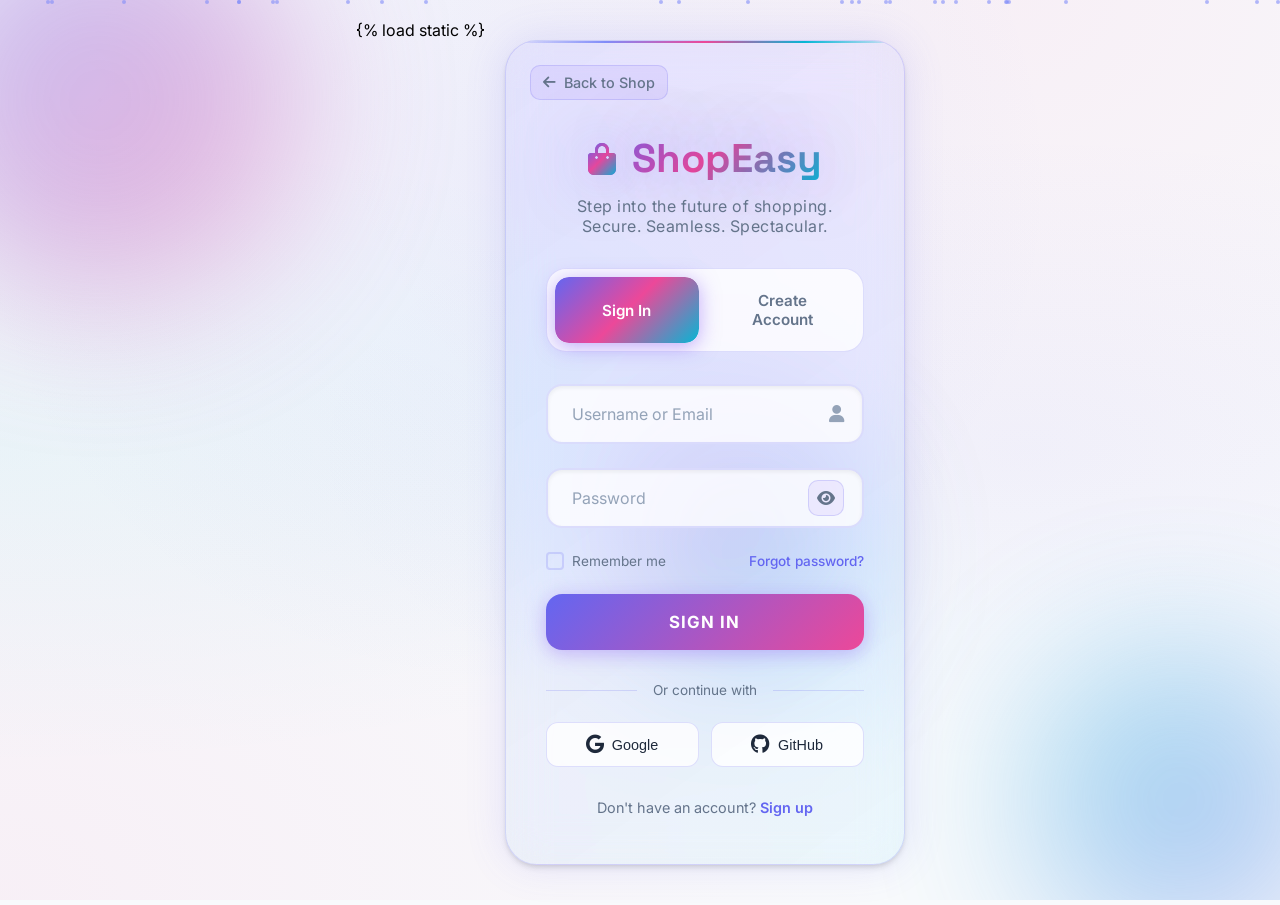
==== commit 30c1d968: "change the landing page product session" ====
--- a/shop/templates/auth.html
+++ b/shop/templates/auth.html
@@ -1543,7 +1543,7 @@
           
           // Redirect after delay
           setTimeout(() => {
-            window.location.href = '/shop/';
+            window.location.href = getReturnUrl();
           }, 1500);
         }
       } catch (error) {
@@ -1617,7 +1617,7 @@
         
         // Auto-login after signup
         setTimeout(() => {
-          window.location.href = '/shop/';
+          window.location.href = getReturnUrl();
         }, 1500);
       } catch (error) {
         showToast(error.message || 'Signup failed. Please try again.', 'error');
@@ -1667,7 +1667,7 @@
         showToast('Two-factor authentication successful!', 'success');
         
         setTimeout(() => {
-          window.location.href = '/shop/';
+          window.location.href = getReturnUrl();
         }, 1500);
       } catch (error) {
         showToast(error.message || 'Invalid verification code', 'error');
@@ -1711,8 +1711,8 @@
       try {
         const result = await apiRequest('/auth-check/');
         if (result.authenticated) {
-          // User is already logged in, redirect to shop
-          window.location.href = '/shop/';
+          // User is already logged in, redirect to return URL or shop
+          window.location.href = getReturnUrl();
         }
       } catch (error) {
         // Not authenticated, stay on login page
@@ -1763,7 +1763,25 @@
       }
     }, true);
 
-    console.log('🚀 ShopEasy Premium Auth System Loaded');
+    // ============================================
+    // RETURN URL HANDLING
+    // ============================================
+    
+    function getReturnUrl() {
+      const urlParams = new URLSearchParams(window.location.search);
+      const returnUrl = urlParams.get('return');
+      if (returnUrl) {
+        try {
+          return decodeURIComponent(returnUrl);
+        } catch (e) {
+          console.warn('Invalid return URL:', returnUrl);
+          return '/shop/';
+        }
+      }
+      return '/shop/';
+    }
+
+    console.log(' ShopEasy Premium Auth System Loaded');
 
     // ============================================
     // BRAVO PARTICLE EFFECT
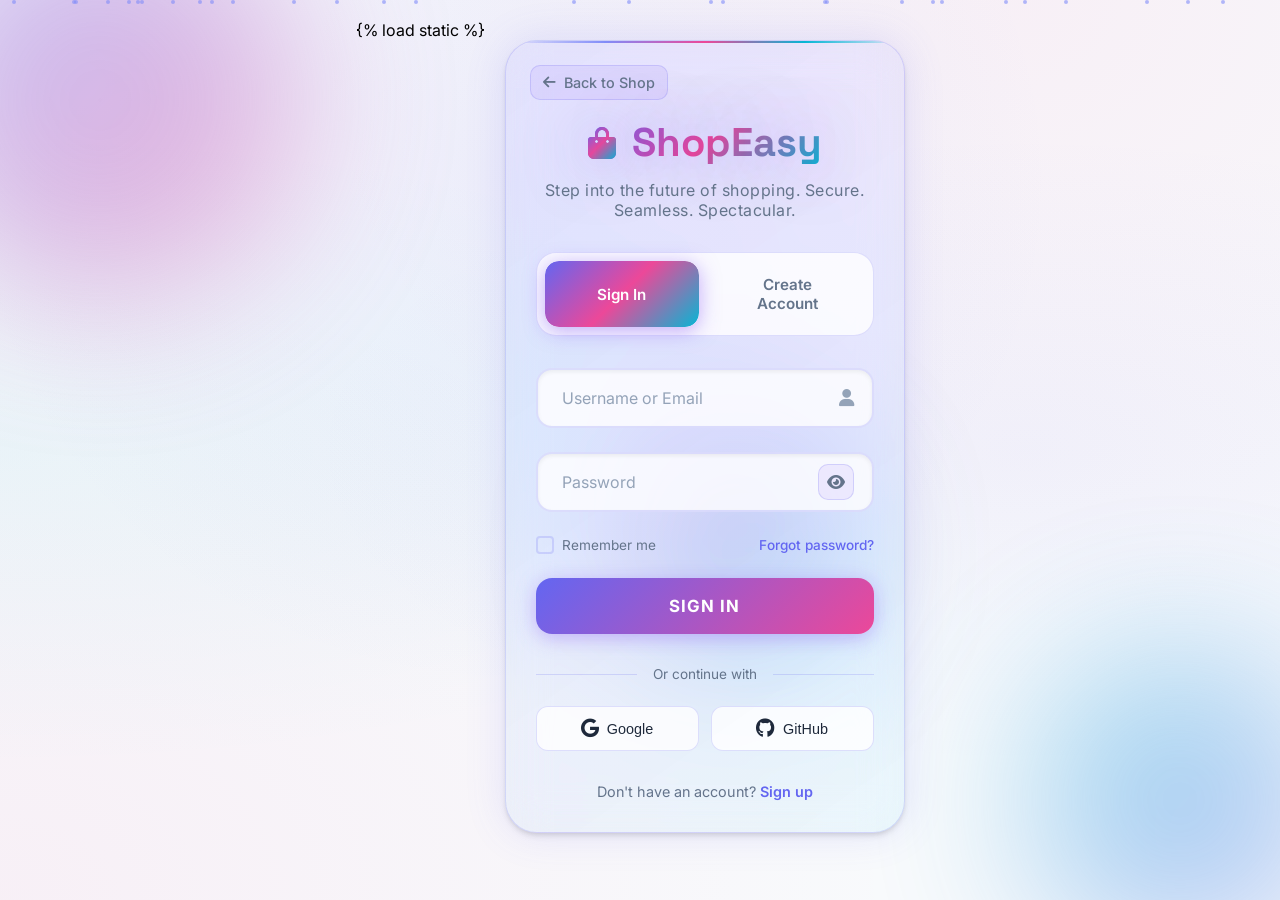
==== commit 78347150: "add" ====
--- a/shop/templates/auth.html
+++ b/shop/templates/auth.html
@@ -185,7 +185,7 @@
       backdrop-filter: blur(20px) saturate(180%);
       border: 1px solid var(--border);
       border-radius: 32px;
-      padding: 48px 40px;
+      padding: 32px 30px;
       box-shadow: 
         var(--shadow),
         var(--glow-primary),
@@ -194,7 +194,7 @@
       overflow: visible;
       transform-style: preserve-3d;
       transition: transform 0.6s ease;
-      max-height: calc(100vh - 40px);
+      max-height: calc(100vh - 80px);
       overflow-y: auto;
       scrollbar-width: thin;
       scrollbar-color: var(--primary) var(--bg-secondary);
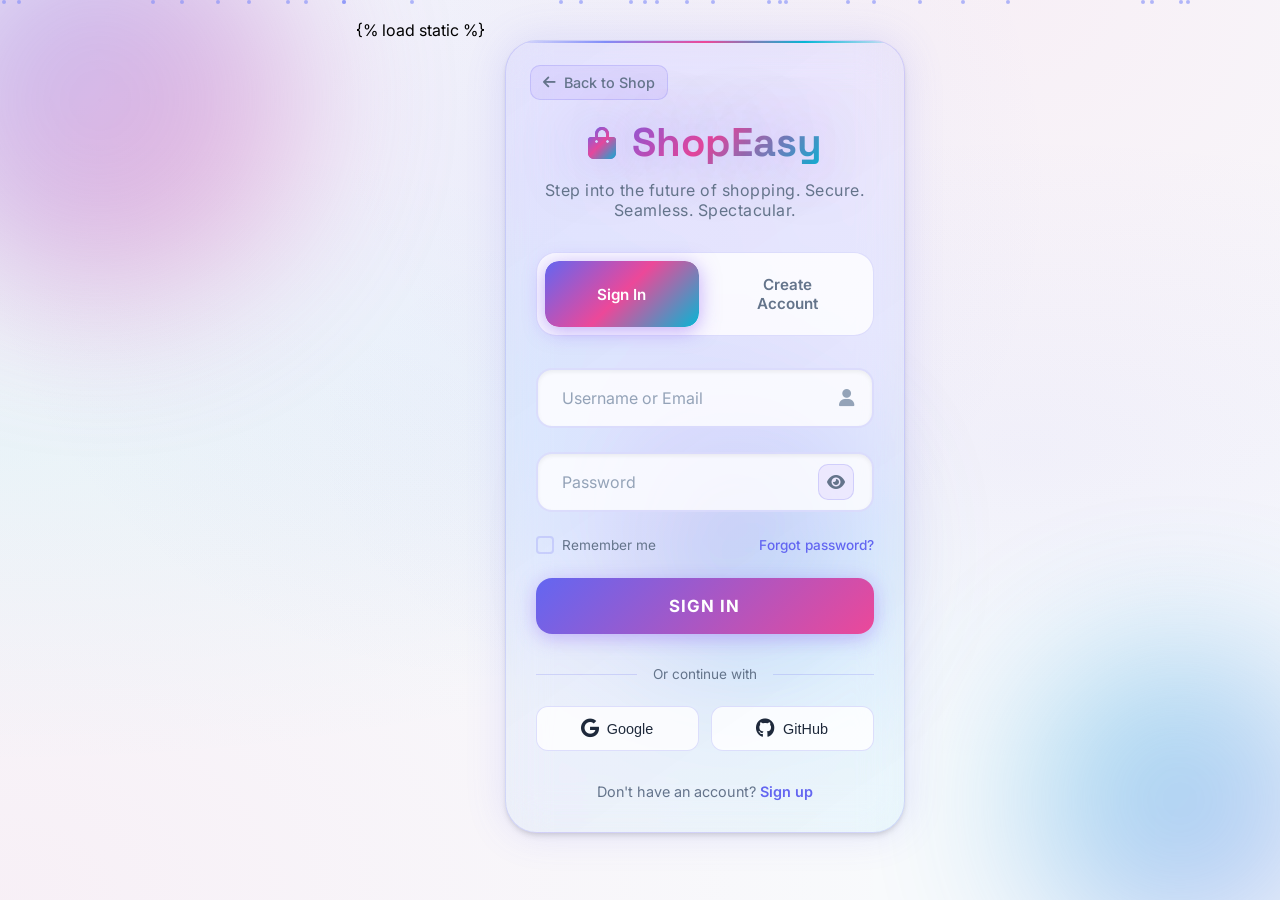
==== commit 97cece76: "added" ====
--- a/shop/templates/auth.html
+++ b/shop/templates/auth.html
@@ -196,6 +196,7 @@
       transition: transform 0.6s ease;
       max-height: calc(100vh - 80px);
       overflow-y: auto;
+      overflow-x: hidden;
       scrollbar-width: thin;
       scrollbar-color: var(--primary) var(--bg-secondary);
     }
